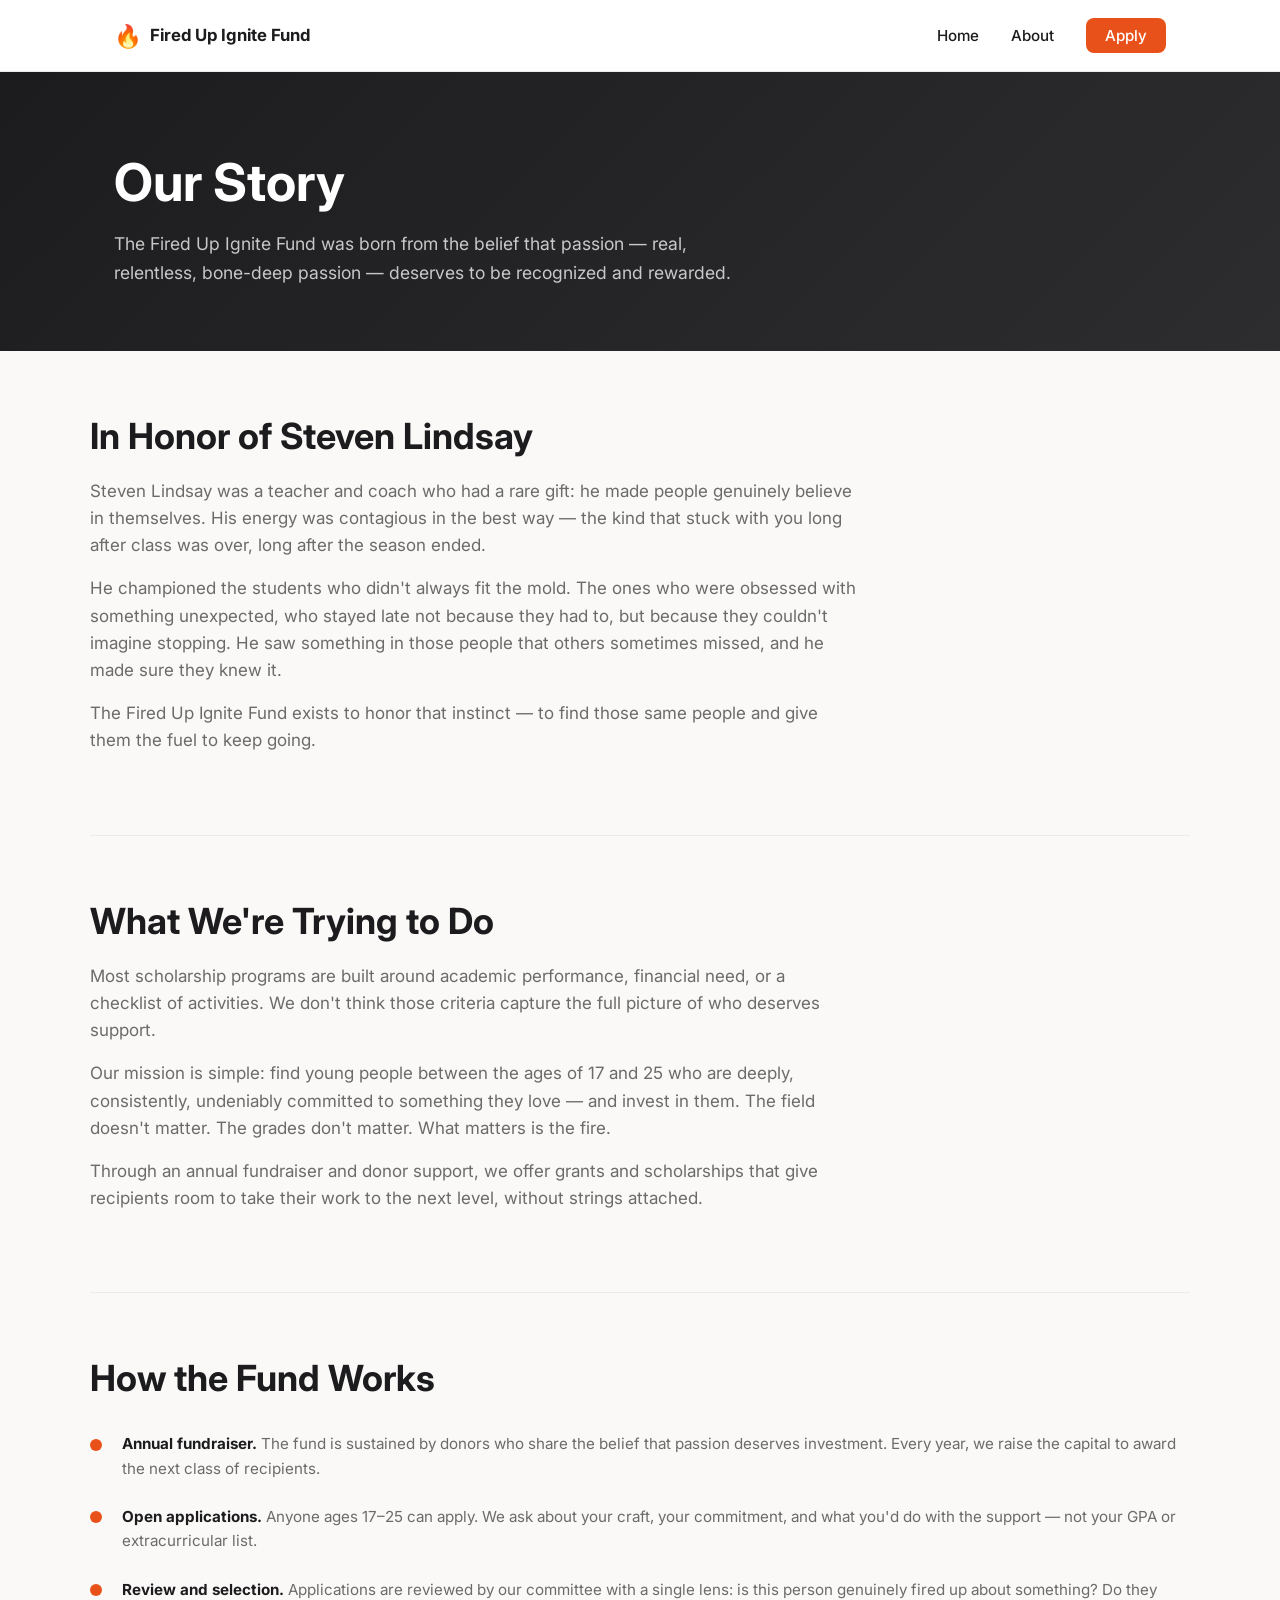
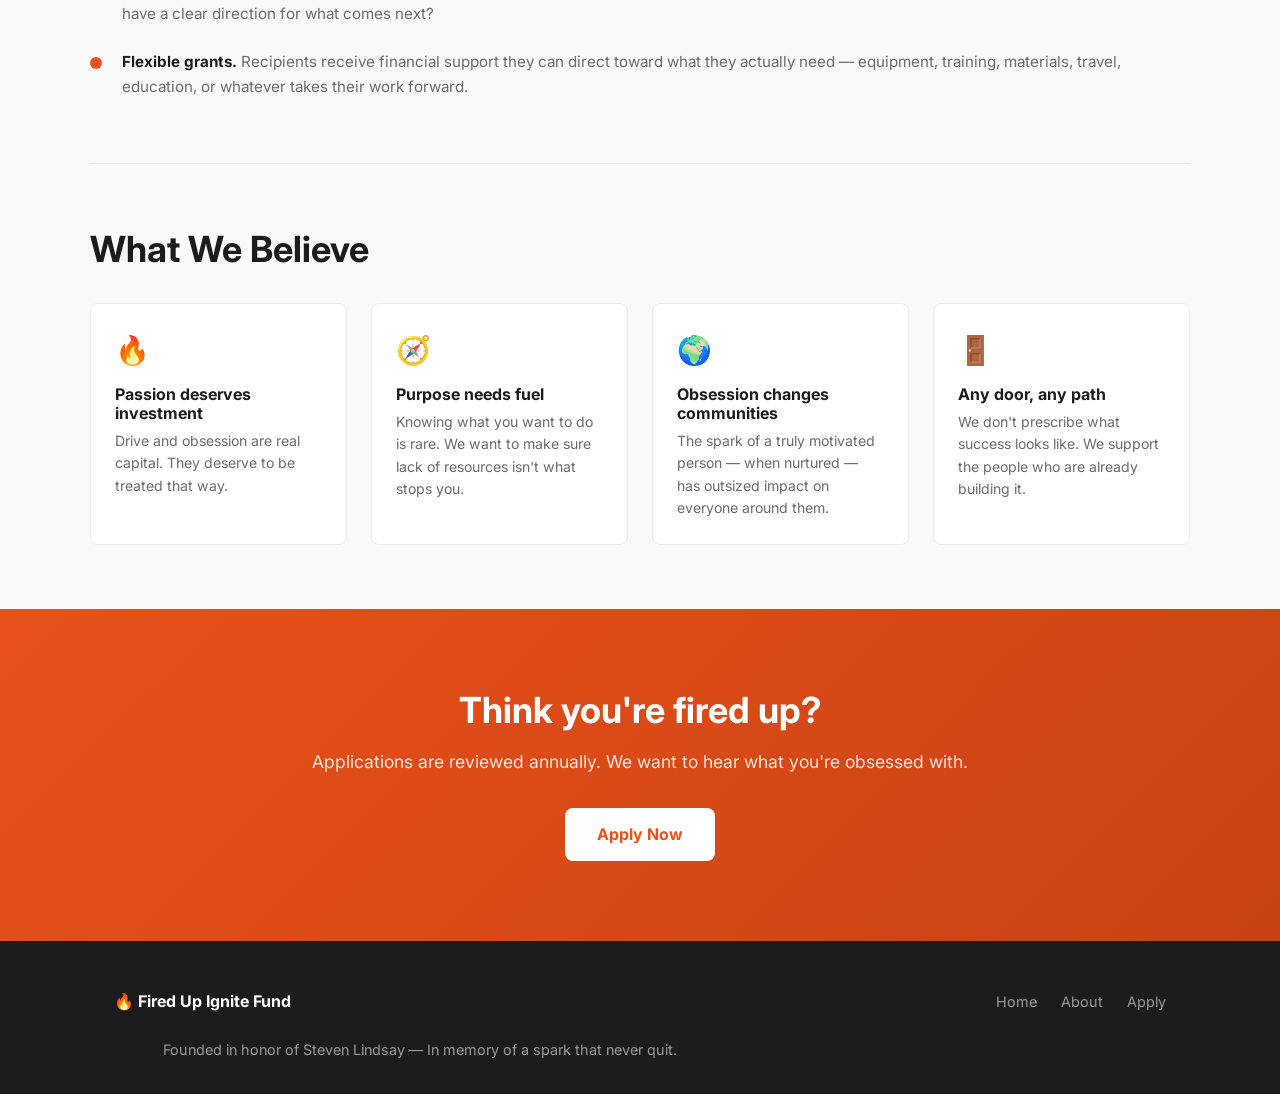
==== about.html @ f5d8de2d "Initial commit: Fired Up Ignite Fund website" ====
<!DOCTYPE html>
<html lang="en">
<head>
  <meta charset="UTF-8" />
  <meta name="viewport" content="width=device-width, initial-scale=1.0" />
  <title>About — Fired Up Ignite Fund</title>
  <meta name="description" content="Learn about the Fired Up Ignite Fund, founded in honor of Steven Lindsay, a teacher and coach who inspired others with contagious energy." />
  <link rel="preconnect" href="https://fonts.googleapis.com" />
  <link rel="preconnect" href="https://fonts.gstatic.com" crossorigin />
  <link href="https://fonts.googleapis.com/css2?family=Inter:wght@400;500;600;700;800&display=swap" rel="stylesheet" />
  <link rel="stylesheet" href="css/style.css" />
</head>
<body>

  <!-- Nav -->
  <nav>
    <div class="nav-inner">
      <a class="nav-logo" href="index.html">
        <span class="flame">🔥</span> Fired Up Ignite Fund
      </a>
      <ul class="nav-links">
        <li><a href="index.html">Home</a></li>
        <li><a href="about.html">About</a></li>
        <li><a href="apply.html" class="nav-cta">Apply</a></li>
      </ul>
    </div>
  </nav>

  <!-- Hero -->
  <section class="about-hero">
    <div class="container">
      <h1>Our Story</h1>
      <p>The Fired Up Ignite Fund was born from the belief that passion — real, relentless, bone-deep passion — deserves to be recognized and rewarded.</p>
    </div>
  </section>

  <!-- About body -->
  <div class="about-body">

    <!-- Honor -->
    <section class="about-section container">
      <h2>In Honor of Steven Lindsay</h2>
      <p>Steven Lindsay was a teacher and coach who had a rare gift: he made people genuinely believe in themselves. His energy was contagious in the best way — the kind that stuck with you long after class was over, long after the season ended.</p>
      <p>He championed the students who didn't always fit the mold. The ones who were obsessed with something unexpected, who stayed late not because they had to, but because they couldn't imagine stopping. He saw something in those people that others sometimes missed, and he made sure they knew it.</p>
      <p>The Fired Up Ignite Fund exists to honor that instinct — to find those same people and give them the fuel to keep going.</p>
    </section>

    <!-- Mission -->
    <section class="about-section container">
      <h2>What We're Trying to Do</h2>
      <p>Most scholarship programs are built around academic performance, financial need, or a checklist of activities. We don't think those criteria capture the full picture of who deserves support.</p>
      <p>Our mission is simple: find young people between the ages of 17 and 25 who are deeply, consistently, undeniably committed to something they love — and invest in them. The field doesn't matter. The grades don't matter. What matters is the fire.</p>
      <p>Through an annual fundraiser and donor support, we offer grants and scholarships that give recipients room to take their work to the next level, without strings attached.</p>
    </section>

    <!-- How it works -->
    <section class="about-section container">
      <h2>How the Fund Works</h2>
      <div class="timeline">
        <div class="timeline-item">
          <div class="timeline-dot"></div>
          <p><strong>Annual fundraiser.</strong> The fund is sustained by donors who share the belief that passion deserves investment. Every year, we raise the capital to award the next class of recipients.</p>
        </div>
        <div class="timeline-item">
          <div class="timeline-dot"></div>
          <p><strong>Open applications.</strong> Anyone ages 17–25 can apply. We ask about your craft, your commitment, and what you'd do with the support — not your GPA or extracurricular list.</p>
        </div>
        <div class="timeline-item">
          <div class="timeline-dot"></div>
          <p><strong>Review and selection.</strong> Applications are reviewed by our committee with a single lens: is this person genuinely fired up about something? Do they have a clear direction for what comes next?</p>
        </div>
        <div class="timeline-item">
          <div class="timeline-dot"></div>
          <p><strong>Flexible grants.</strong> Recipients receive financial support they can direct toward what they actually need — equipment, training, materials, travel, education, or whatever takes their work forward.</p>
        </div>
      </div>
    </section>

    <!-- Values -->
    <section class="about-section container">
      <h2>What We Believe</h2>
      <div class="values-grid">
        <div class="value-item">
          <div class="icon">🔥</div>
          <h3>Passion deserves investment</h3>
          <p>Drive and obsession are real capital. They deserve to be treated that way.</p>
        </div>
        <div class="value-item">
          <div class="icon">🧭</div>
          <h3>Purpose needs fuel</h3>
          <p>Knowing what you want to do is rare. We want to make sure lack of resources isn't what stops you.</p>
        </div>
        <div class="value-item">
          <div class="icon">🌍</div>
          <h3>Obsession changes communities</h3>
          <p>The spark of a truly motivated person — when nurtured — has outsized impact on everyone around them.</p>
        </div>
        <div class="value-item">
          <div class="icon">🚪</div>
          <h3>Any door, any path</h3>
          <p>We don't prescribe what success looks like. We support the people who are already building it.</p>
        </div>
      </div>
    </section>

  </div>

  <!-- CTA -->
  <section class="cta-banner">
    <div class="container">
      <h2>Think you're fired up?</h2>
      <p>Applications are reviewed annually. We want to hear what you're obsessed with.</p>
      <a href="apply.html" class="btn-white">Apply Now</a>
    </div>
  </section>

  <!-- Footer -->
  <footer>
    <div class="container">
      <div class="footer-inner">
        <span class="footer-logo">🔥 Fired Up Ignite Fund</span>
        <ul class="footer-links">
          <li><a href="index.html">Home</a></li>
          <li><a href="about.html">About</a></li>
          <li><a href="apply.html">Apply</a></li>
        </ul>
      </div>
      <p class="footer-copy">Founded in honor of Steven Lindsay &mdash; In memory of a spark that never quit.</p>
    </div>
  </footer>

</body>
</html>
---- css/style.css ----
/* ============================================================
   Fired Up Ignite Fund — Main Stylesheet
   ============================================================ */

:root {
  --flame-orange: #E8521A;
  --flame-amber: #F5A623;
  --charcoal: #1C1C1E;
  --off-white: #FAF9F7;
  --mid-gray: #6B6B6B;
  --light-gray: #EBEBEB;
  --white: #FFFFFF;
  --max-width: 1100px;
  --radius: 8px;
  --font-main: 'Inter', system-ui, -apple-system, sans-serif;
}

/* ---- Reset ---- */
*, *::before, *::after { box-sizing: border-box; margin: 0; padding: 0; }
html { scroll-behavior: smooth; }
body {
  font-family: var(--font-main);
  background: var(--off-white);
  color: var(--charcoal);
  line-height: 1.6;
  font-size: 17px;
}
img { max-width: 100%; display: block; }
a { color: var(--flame-orange); text-decoration: none; }
a:hover { text-decoration: underline; }

/* ---- Typography ---- */
h1, h2, h3, h4 { line-height: 1.2; font-weight: 700; }
h1 { font-size: clamp(2rem, 5vw, 3.25rem); }
h2 { font-size: clamp(1.5rem, 3vw, 2.25rem); }
h3 { font-size: 1.25rem; }
p { max-width: 68ch; }

/* ---- Layout ---- */
.container {
  width: 100%;
  max-width: var(--max-width);
  margin: 0 auto;
  padding: 0 1.5rem;
}
section { padding: 5rem 0; }

/* ---- Navigation ---- */
nav {
  position: sticky;
  top: 0;
  z-index: 100;
  background: var(--white);
  border-bottom: 1px solid var(--light-gray);
}
.nav-inner {
  display: flex;
  align-items: center;
  justify-content: space-between;
  padding: 1.1rem 1.5rem;
  max-width: var(--max-width);
  margin: 0 auto;
}
.nav-logo {
  display: flex;
  align-items: center;
  gap: 0.5rem;
  font-weight: 700;
  font-size: 1.05rem;
  color: var(--charcoal);
  text-decoration: none;
}
.nav-logo .flame { font-size: 1.4rem; }
.nav-links {
  display: flex;
  gap: 2rem;
  list-style: none;
}
.nav-links a {
  color: var(--charcoal);
  font-size: 0.95rem;
  font-weight: 500;
  text-decoration: none;
  transition: color 0.2s;
}
.nav-links a:hover { color: var(--flame-orange); }
.nav-cta {
  background: var(--flame-orange);
  color: var(--white) !important;
  padding: 0.5rem 1.2rem;
  border-radius: var(--radius);
  transition: background 0.2s !important;
}
.nav-cta:hover { background: #c94214 !important; text-decoration: none !important; }

/* ---- Hero ---- */
.hero {
  background: linear-gradient(135deg, var(--charcoal) 0%, #2d2d2f 100%);
  color: var(--white);
  padding: 7rem 0 6rem;
  position: relative;
  overflow: hidden;
}
.hero::before {
  content: '';
  position: absolute;
  top: -40%;
  right: -10%;
  width: 600px;
  height: 600px;
  background: radial-gradient(circle, rgba(232,82,26,0.18) 0%, transparent 70%);
  pointer-events: none;
}
.hero-tag {
  display: inline-block;
  background: rgba(232,82,26,0.2);
  color: var(--flame-amber);
  font-size: 0.8rem;
  font-weight: 700;
  letter-spacing: 0.12em;
  text-transform: uppercase;
  padding: 0.3rem 0.8rem;
  border-radius: 100px;
  margin-bottom: 1.5rem;
  border: 1px solid rgba(245,166,35,0.3);
}
.hero h1 { color: var(--white); margin-bottom: 1.25rem; }
.hero h1 span { color: var(--flame-orange); }
.hero p {
  color: rgba(255,255,255,0.75);
  font-size: 1.15rem;
  margin-bottom: 2.5rem;
  max-width: 56ch;
}
.btn-primary {
  display: inline-block;
  background: var(--flame-orange);
  color: var(--white);
  padding: 0.85rem 2rem;
  border-radius: var(--radius);
  font-weight: 600;
  font-size: 1rem;
  text-decoration: none;
  transition: background 0.2s, transform 0.15s;
}
.btn-primary:hover {
  background: #c94214;
  transform: translateY(-1px);
  text-decoration: none;
  color: var(--white);
}
.btn-secondary {
  display: inline-block;
  background: transparent;
  color: var(--white);
  padding: 0.85rem 2rem;
  border-radius: var(--radius);
  font-weight: 600;
  font-size: 1rem;
  text-decoration: none;
  border: 1.5px solid rgba(255,255,255,0.35);
  margin-left: 1rem;
  transition: border-color 0.2s, background 0.2s;
}
.btn-secondary:hover {
  border-color: var(--white);
  background: rgba(255,255,255,0.07);
  text-decoration: none;
  color: var(--white);
}

/* ---- Stat strip ---- */
.stats {
  background: var(--white);
  border-bottom: 1px solid var(--light-gray);
  padding: 2.5rem 0;
}
.stats-grid {
  display: grid;
  grid-template-columns: repeat(3, 1fr);
  gap: 2rem;
  text-align: center;
}
.stat-num {
  font-size: 2rem;
  font-weight: 800;
  color: var(--flame-orange);
  display: block;
}
.stat-label {
  font-size: 0.9rem;
  color: var(--mid-gray);
  margin-top: 0.2rem;
}

/* ---- What we believe ---- */
.pillars { background: var(--off-white); }
.pillars h2 { margin-bottom: 0.75rem; }
.pillars .lead {
  color: var(--mid-gray);
  font-size: 1.05rem;
  margin-bottom: 3rem;
}
.pillars-grid {
  display: grid;
  grid-template-columns: repeat(auto-fit, minmax(280px, 1fr));
  gap: 1.75rem;
}
.pillar-card {
  background: var(--white);
  border: 1px solid var(--light-gray);
  border-radius: var(--radius);
  padding: 2rem;
}
.pillar-icon { font-size: 2rem; margin-bottom: 1rem; }
.pillar-card h3 { margin-bottom: 0.5rem; }
.pillar-card p { color: var(--mid-gray); font-size: 0.95rem; max-width: none; }

/* ---- Story section ---- */
.story { background: var(--white); }
.story-inner {
  display: grid;
  grid-template-columns: 1fr 1fr;
  gap: 4rem;
  align-items: center;
}
.story-text h2 { margin-bottom: 1.25rem; }
.story-text p {
  color: var(--mid-gray);
  margin-bottom: 1rem;
  max-width: none;
}
.story-quote {
  background: var(--charcoal);
  color: var(--white);
  border-radius: var(--radius);
  padding: 2.5rem;
  position: relative;
}
.story-quote::before {
  content: '\201C';
  font-size: 5rem;
  line-height: 1;
  color: var(--flame-orange);
  position: absolute;
  top: 1rem;
  left: 1.5rem;
  font-family: Georgia, serif;
}
.story-quote p {
  color: rgba(255,255,255,0.85);
  font-size: 1.1rem;
  font-style: italic;
  margin-top: 2rem;
  max-width: none;
}
.story-quote cite {
  display: block;
  margin-top: 1.25rem;
  color: var(--flame-amber);
  font-size: 0.9rem;
  font-style: normal;
  font-weight: 600;
}

/* ---- Eligibility ---- */
.eligibility { background: var(--off-white); }
.eligibility h2 { margin-bottom: 0.75rem; }
.eligibility .lead { color: var(--mid-gray); font-size: 1.05rem; margin-bottom: 3rem; }
.elig-grid {
  display: grid;
  grid-template-columns: repeat(auto-fit, minmax(260px, 1fr));
  gap: 1.5rem;
}
.elig-card {
  background: var(--white);
  border: 1px solid var(--light-gray);
  border-radius: var(--radius);
  padding: 1.75rem;
  display: flex;
  gap: 1rem;
  align-items: flex-start;
}
.elig-icon {
  font-size: 1.5rem;
  flex-shrink: 0;
  margin-top: 0.1rem;
}
.elig-card h3 { margin-bottom: 0.3rem; font-size: 1rem; }
.elig-card p { color: var(--mid-gray); font-size: 0.9rem; max-width: none; }

/* ---- CTA Banner ---- */
.cta-banner {
  background: linear-gradient(135deg, var(--flame-orange) 0%, #c94214 100%);
  color: var(--white);
  text-align: center;
  padding: 5rem 0;
}
.cta-banner h2 { color: var(--white); margin-bottom: 1rem; }
.cta-banner p {
  color: rgba(255,255,255,0.85);
  font-size: 1.1rem;
  margin: 0 auto 2rem;
}
.btn-white {
  display: inline-block;
  background: var(--white);
  color: var(--flame-orange);
  padding: 0.85rem 2rem;
  border-radius: var(--radius);
  font-weight: 700;
  font-size: 1rem;
  text-decoration: none;
  transition: opacity 0.2s, transform 0.15s;
}
.btn-white:hover {
  opacity: 0.92;
  transform: translateY(-1px);
  text-decoration: none;
  color: var(--flame-orange);
}

/* ---- Footer ---- */
footer {
  background: var(--charcoal);
  color: rgba(255,255,255,0.55);
  padding: 3rem 0 2rem;
  font-size: 0.9rem;
}
.footer-inner {
  display: flex;
  justify-content: space-between;
  align-items: center;
  flex-wrap: wrap;
  gap: 1rem;
}
.footer-logo {
  color: var(--white);
  font-weight: 700;
  font-size: 1rem;
}
.footer-links { display: flex; gap: 1.5rem; list-style: none; }
.footer-links a { color: rgba(255,255,255,0.55); }
.footer-links a:hover { color: var(--white); }
.footer-copy { width: 100%; margin-top: 1.5rem; text-align: center; }

/* ---- Apply page ---- */
.apply-hero {
  background: linear-gradient(135deg, var(--charcoal) 0%, #2d2d2f 100%);
  color: var(--white);
  padding: 5rem 0 4rem;
  text-align: center;
}
.apply-hero h1 { color: var(--white); margin-bottom: 1rem; }
.apply-hero p { color: rgba(255,255,255,0.75); font-size: 1.1rem; margin: 0 auto; }
.apply-body { background: var(--off-white); padding: 4rem 0 6rem; }
.apply-grid {
  display: grid;
  grid-template-columns: 1fr 340px;
  gap: 3rem;
  align-items: start;
}

/* ---- Form ---- */
.form-card {
  background: var(--white);
  border: 1px solid var(--light-gray);
  border-radius: var(--radius);
  padding: 2.5rem;
}
.form-section-label {
  font-size: 0.75rem;
  font-weight: 700;
  letter-spacing: 0.1em;
  text-transform: uppercase;
  color: var(--flame-orange);
  margin-bottom: 1.25rem;
  margin-top: 2rem;
  padding-top: 2rem;
  border-top: 1px solid var(--light-gray);
}
.form-section-label:first-child { margin-top: 0; padding-top: 0; border-top: none; }
.form-group { margin-bottom: 1.4rem; }
.form-row { display: grid; grid-template-columns: 1fr 1fr; gap: 1rem; }
label {
  display: block;
  font-size: 0.9rem;
  font-weight: 600;
  margin-bottom: 0.4rem;
  color: var(--charcoal);
}
label .req { color: var(--flame-orange); margin-left: 2px; }
input[type="text"],
input[type="email"],
input[type="number"],
input[type="url"],
select,
textarea {
  width: 100%;
  padding: 0.65rem 0.9rem;
  border: 1.5px solid var(--light-gray);
  border-radius: 6px;
  font-family: var(--font-main);
  font-size: 0.95rem;
  color: var(--charcoal);
  background: var(--white);
  transition: border-color 0.2s;
}
input:focus, select:focus, textarea:focus {
  outline: none;
  border-color: var(--flame-orange);
}
textarea { resize: vertical; min-height: 120px; }
.char-hint { font-size: 0.8rem; color: var(--mid-gray); margin-top: 0.3rem; }
.form-submit {
  margin-top: 2rem;
  padding-top: 2rem;
  border-top: 1px solid var(--light-gray);
}
.btn-submit {
  width: 100%;
  background: var(--flame-orange);
  color: var(--white);
  border: none;
  padding: 1rem;
  border-radius: var(--radius);
  font-size: 1.05rem;
  font-weight: 700;
  cursor: pointer;
  transition: background 0.2s, transform 0.15s;
  font-family: var(--font-main);
}
.btn-submit:hover { background: #c94214; transform: translateY(-1px); }
.form-disclaimer {
  font-size: 0.82rem;
  color: var(--mid-gray);
  margin-top: 1rem;
  text-align: center;
}

/* ---- Sidebar info ---- */
.apply-sidebar { display: flex; flex-direction: column; gap: 1.25rem; }
.sidebar-card {
  background: var(--white);
  border: 1px solid var(--light-gray);
  border-radius: var(--radius);
  padding: 1.5rem;
}
.sidebar-card h3 { font-size: 0.95rem; margin-bottom: 0.75rem; }
.sidebar-card p, .sidebar-card li { font-size: 0.9rem; color: var(--mid-gray); max-width: none; }
.sidebar-card ul { padding-left: 1.2rem; }
.sidebar-card li { margin-bottom: 0.4rem; }
.sidebar-highlight {
  background: linear-gradient(135deg, var(--flame-orange), #c94214);
  color: var(--white);
  border: none;
}
.sidebar-highlight h3, .sidebar-highlight p { color: var(--white); }
.sidebar-highlight p { color: rgba(255,255,255,0.85); }

/* ---- Success state ---- */
.form-success {
  display: none;
  text-align: center;
  padding: 3rem 2rem;
}
.form-success .check { font-size: 3rem; margin-bottom: 1rem; }
.form-success h2 { margin-bottom: 0.75rem; }
.form-success p { color: var(--mid-gray); margin: 0 auto; }

/* ---- About page ---- */
.about-hero {
  background: linear-gradient(135deg, var(--charcoal) 0%, #2d2d2f 100%);
  color: var(--white);
  padding: 5rem 0 4rem;
}
.about-hero h1 { color: var(--white); margin-bottom: 1rem; }
.about-hero p { color: rgba(255,255,255,0.75); font-size: 1.1rem; max-width: 60ch; }
.about-body { background: var(--off-white); }
.about-section { padding: 4rem 0; }
.about-section + .about-section { border-top: 1px solid var(--light-gray); }
.about-section h2 { margin-bottom: 1.25rem; }
.about-section p { color: var(--mid-gray); margin-bottom: 1rem; max-width: 70ch; }
.timeline { margin-top: 2rem; display: flex; flex-direction: column; gap: 1.5rem; }
.timeline-item { display: flex; gap: 1.25rem; align-items: flex-start; }
.timeline-dot {
  width: 12px; height: 12px;
  background: var(--flame-orange);
  border-radius: 50%;
  margin-top: 0.4rem;
  flex-shrink: 0;
}
.timeline-item p { color: var(--mid-gray); font-size: 0.95rem; max-width: none; margin: 0; }
.timeline-item strong { color: var(--charcoal); }
.values-grid {
  display: grid;
  grid-template-columns: repeat(auto-fit, minmax(220px, 1fr));
  gap: 1.5rem;
  margin-top: 2rem;
}
.value-item {
  padding: 1.5rem;
  background: var(--white);
  border: 1px solid var(--light-gray);
  border-radius: var(--radius);
}
.value-item .icon { font-size: 1.75rem; margin-bottom: 0.75rem; }
.value-item h3 { font-size: 1rem; margin-bottom: 0.4rem; }
.value-item p { color: var(--mid-gray); font-size: 0.88rem; max-width: none; margin: 0; }

/* ---- Responsive ---- */
@media (max-width: 768px) {
  .nav-links { display: none; }
  .stats-grid { grid-template-columns: 1fr; gap: 1.5rem; }
  .story-inner { grid-template-columns: 1fr; gap: 2.5rem; }
  .apply-grid { grid-template-columns: 1fr; }
  .apply-sidebar { order: -1; }
  .form-row { grid-template-columns: 1fr; }
  .footer-inner { flex-direction: column; text-align: center; }
  .btn-secondary { margin-left: 0; margin-top: 0.75rem; display: block; text-align: center; }
}
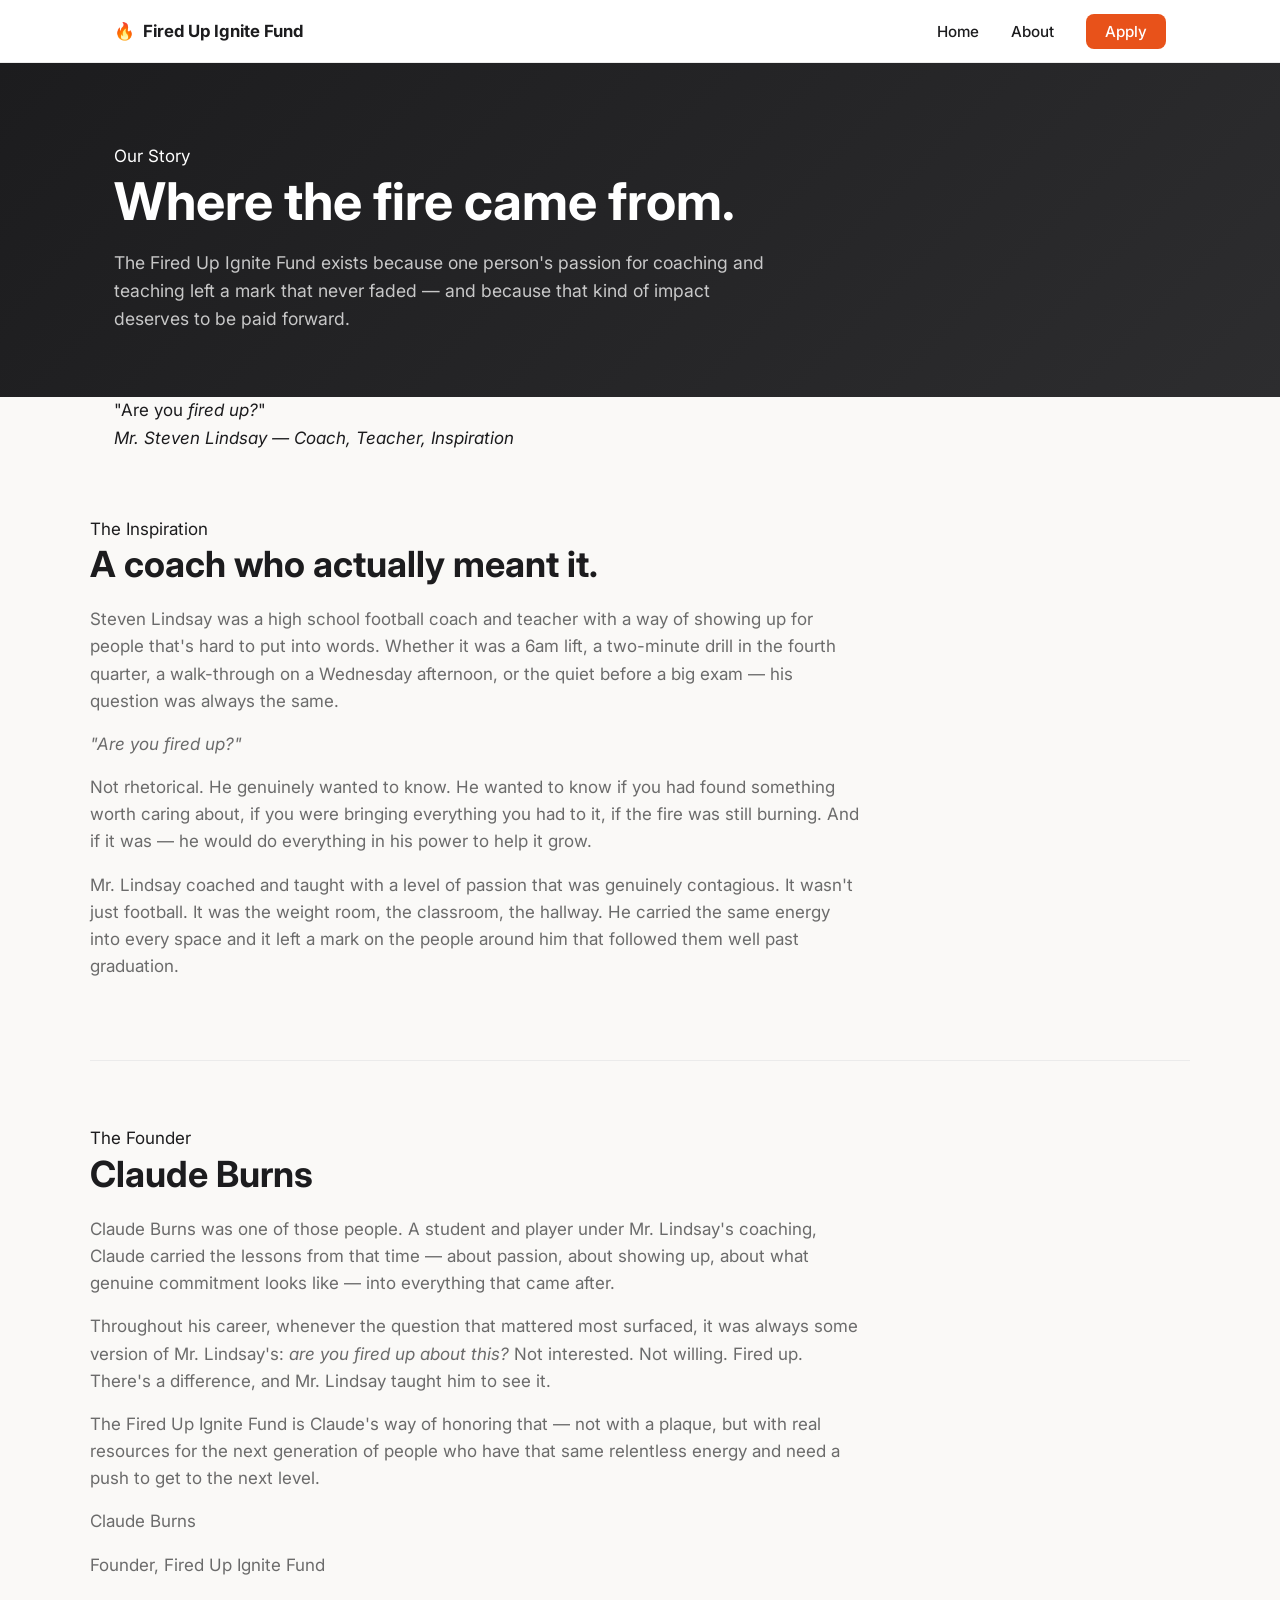
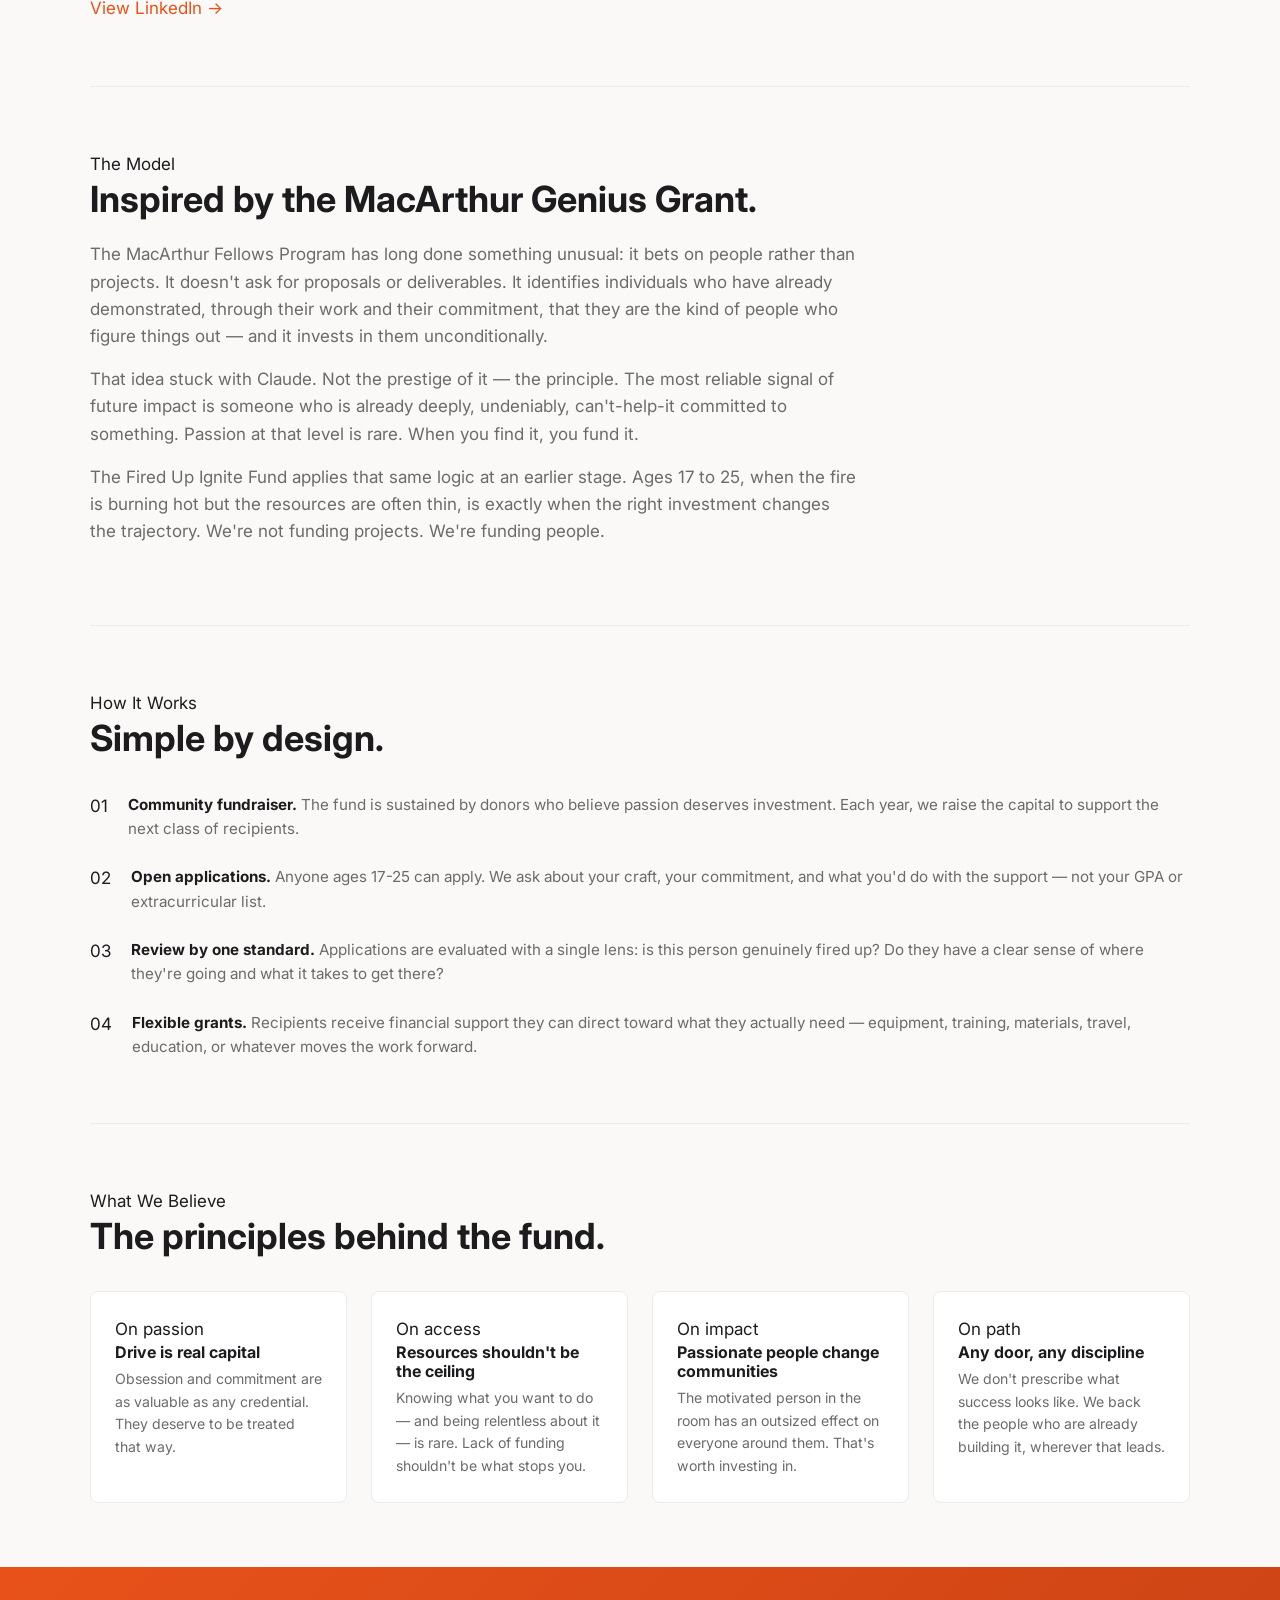
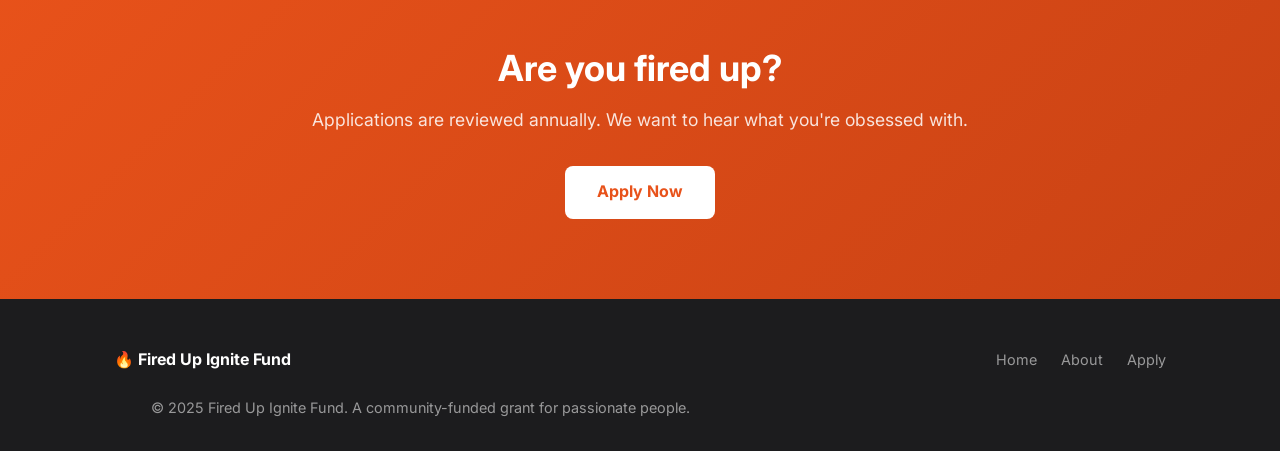
==== commit bd748166: "Rewrite about page: Claude Burns founder story, Steven Lindsay inspiration, MacArthur model" ====
--- a/about.html
+++ b/about.html
@@ -4,20 +4,16 @@
   <meta charset="UTF-8" />
   <meta name="viewport" content="width=device-width, initial-scale=1.0" />
   <title>About — Fired Up Ignite Fund</title>
-  <meta name="description" content="Learn about the Fired Up Ignite Fund, founded in honor of Steven Lindsay, a teacher and coach who inspired others with contagious energy." />
+  <meta name="description" content="The story behind the Fired Up Ignite Fund — founded by Claude Burns, inspired by a coach and teacher who believed passion was the most reliable signal of potential." />
   <link rel="preconnect" href="https://fonts.googleapis.com" />
   <link rel="preconnect" href="https://fonts.gstatic.com" crossorigin />
   <link href="https://fonts.googleapis.com/css2?family=Inter:wght@400;500;600;700;800&display=swap" rel="stylesheet" />
   <link rel="stylesheet" href="css/style.css" />
 </head>
 <body>
-
-  <!-- Nav -->
   <nav>
     <div class="nav-inner">
-      <a class="nav-logo" href="index.html">
-        <span class="flame">🔥</span> Fired Up Ignite Fund
-      </a>
+      <a class="nav-logo" href="index.html"><span class="logo-mark">🔥</span> Fired Up Ignite Fund</a>
       <ul class="nav-links">
         <li><a href="index.html">Home</a></li>
         <li><a href="about.html">About</a></li>
@@ -26,95 +22,89 @@
     </div>
   </nav>
 
-  <!-- Hero -->
   <section class="about-hero">
     <div class="container">
-      <h1>Our Story</h1>
-      <p>The Fired Up Ignite Fund was born from the belief that passion — real, relentless, bone-deep passion — deserves to be recognized and rewarded.</p>
+      <div class="hero-eyebrow">Our Story</div>
+      <h1>Where the fire came from.</h1>
+      <p>The Fired Up Ignite Fund exists because one person's passion for coaching and teaching left a mark that never faded — and because that kind of impact deserves to be paid forward.</p>
     </div>
   </section>
 
-  <!-- About body -->
+  <div class="big-quote">
+    <div class="container">
+      <blockquote>"Are you <em>fired up?</em>"</blockquote>
+      <cite>Mr. Steven Lindsay — Coach, Teacher, Inspiration</cite>
+    </div>
+  </div>
+
   <div class="about-body">
 
-    <!-- Honor -->
     <section class="about-section container">
-      <h2>In Honor of Steven Lindsay</h2>
-      <p>Steven Lindsay was a teacher and coach who had a rare gift: he made people genuinely believe in themselves. His energy was contagious in the best way — the kind that stuck with you long after class was over, long after the season ended.</p>
-      <p>He championed the students who didn't always fit the mold. The ones who were obsessed with something unexpected, who stayed late not because they had to, but because they couldn't imagine stopping. He saw something in those people that others sometimes missed, and he made sure they knew it.</p>
-      <p>The Fired Up Ignite Fund exists to honor that instinct — to find those same people and give them the fuel to keep going.</p>
+      <span class="about-label">The Inspiration</span>
+      <h2>A coach who actually meant it.</h2>
+      <p>Steven Lindsay was a high school football coach and teacher with a way of showing up for people that's hard to put into words. Whether it was a 6am lift, a two-minute drill in the fourth quarter, a walk-through on a Wednesday afternoon, or the quiet before a big exam — his question was always the same.</p>
+      <p><em>"Are you fired up?"</em></p>
+      <p>Not rhetorical. He genuinely wanted to know. He wanted to know if you had found something worth caring about, if you were bringing everything you had to it, if the fire was still burning. And if it was — he would do everything in his power to help it grow.</p>
+      <p>Mr. Lindsay coached and taught with a level of passion that was genuinely contagious. It wasn't just football. It was the weight room, the classroom, the hallway. He carried the same energy into every space and it left a mark on the people around him that followed them well past graduation.</p>
     </section>
 
-    <!-- Mission -->
     <section class="about-section container">
-      <h2>What We're Trying to Do</h2>
-      <p>Most scholarship programs are built around academic performance, financial need, or a checklist of activities. We don't think those criteria capture the full picture of who deserves support.</p>
-      <p>Our mission is simple: find young people between the ages of 17 and 25 who are deeply, consistently, undeniably committed to something they love — and invest in them. The field doesn't matter. The grades don't matter. What matters is the fire.</p>
-      <p>Through an annual fundraiser and donor support, we offer grants and scholarships that give recipients room to take their work to the next level, without strings attached.</p>
-    </section>
-
-    <!-- How it works -->
-    <section class="about-section container">
-      <h2>How the Fund Works</h2>
-      <div class="timeline">
-        <div class="timeline-item">
-          <div class="timeline-dot"></div>
-          <p><strong>Annual fundraiser.</strong> The fund is sustained by donors who share the belief that passion deserves investment. Every year, we raise the capital to award the next class of recipients.</p>
+      <div class="founder-block">
+        <div class="about-section-text">
+          <span class="about-label">The Founder</span>
+          <h2>Claude Burns</h2>
+          <p>Claude Burns was one of those people. A student and player under Mr. Lindsay's coaching, Claude carried the lessons from that time — about passion, about showing up, about what genuine commitment looks like — into everything that came after.</p>
+          <p>Throughout his career, whenever the question that mattered most surfaced, it was always some version of Mr. Lindsay's: <em>are you fired up about this?</em> Not interested. Not willing. Fired up. There's a difference, and Mr. Lindsay taught him to see it.</p>
+          <p>The Fired Up Ignite Fund is Claude's way of honoring that — not with a plaque, but with real resources for the next generation of people who have that same relentless energy and need a push to get to the next level.</p>
         </div>
-        <div class="timeline-item">
-          <div class="timeline-dot"></div>
-          <p><strong>Open applications.</strong> Anyone ages 17–25 can apply. We ask about your craft, your commitment, and what you'd do with the support — not your GPA or extracurricular list.</p>
-        </div>
-        <div class="timeline-item">
-          <div class="timeline-dot"></div>
-          <p><strong>Review and selection.</strong> Applications are reviewed by our committee with a single lens: is this person genuinely fired up about something? Do they have a clear direction for what comes next?</p>
-        </div>
-        <div class="timeline-item">
-          <div class="timeline-dot"></div>
-          <p><strong>Flexible grants.</strong> Recipients receive financial support they can direct toward what they actually need — equipment, training, materials, travel, education, or whatever takes their work forward.</p>
+        <div class="founder-aside">
+          <p class="founder-name">Claude Burns</p>
+          <p class="founder-title">Founder, Fired Up Ignite Fund</p>
+          <a href="https://www.linkedin.com/in/claudeburns" target="_blank" rel="noopener noreferrer" class="btn-outline">View LinkedIn →</a>
         </div>
       </div>
     </section>
 
-    <!-- Values -->
     <section class="about-section container">
-      <h2>What We Believe</h2>
+      <span class="about-label">The Model</span>
+      <h2>Inspired by the MacArthur Genius Grant.</h2>
+      <p>The MacArthur Fellows Program has long done something unusual: it bets on people rather than projects. It doesn't ask for proposals or deliverables. It identifies individuals who have already demonstrated, through their work and their commitment, that they are the kind of people who figure things out — and it invests in them unconditionally.</p>
+      <p>That idea stuck with Claude. Not the prestige of it — the principle. The most reliable signal of future impact is someone who is already deeply, undeniably, can't-help-it committed to something. Passion at that level is rare. When you find it, you fund it.</p>
+      <p>The Fired Up Ignite Fund applies that same logic at an earlier stage. Ages 17 to 25, when the fire is burning hot but the resources are often thin, is exactly when the right investment changes the trajectory. We're not funding projects. We're funding people.</p>
+    </section>
+
+    <section class="about-section container">
+      <span class="about-label">How It Works</span>
+      <h2>Simple by design.</h2>
+      <div class="timeline">
+        <div class="timeline-item"><span class="timeline-num">01</span><p><strong>Community fundraiser.</strong> The fund is sustained by donors who believe passion deserves investment. Each year, we raise the capital to support the next class of recipients.</p></div>
+        <div class="timeline-item"><span class="timeline-num">02</span><p><strong>Open applications.</strong> Anyone ages 17-25 can apply. We ask about your craft, your commitment, and what you'd do with the support — not your GPA or extracurricular list.</p></div>
+        <div class="timeline-item"><span class="timeline-num">03</span><p><strong>Review by one standard.</strong> Applications are evaluated with a single lens: is this person genuinely fired up? Do they have a clear sense of where they're going and what it takes to get there?</p></div>
+        <div class="timeline-item"><span class="timeline-num">04</span><p><strong>Flexible grants.</strong> Recipients receive financial support they can direct toward what they actually need — equipment, training, materials, travel, education, or whatever moves the work forward.</p></div>
+      </div>
+    </section>
+
+    <section class="about-section container">
+      <span class="about-label">What We Believe</span>
+      <h2>The principles behind the fund.</h2>
       <div class="values-grid">
-        <div class="value-item">
-          <div class="icon">🔥</div>
-          <h3>Passion deserves investment</h3>
-          <p>Drive and obsession are real capital. They deserve to be treated that way.</p>
-        </div>
-        <div class="value-item">
-          <div class="icon">🧭</div>
-          <h3>Purpose needs fuel</h3>
-          <p>Knowing what you want to do is rare. We want to make sure lack of resources isn't what stops you.</p>
-        </div>
-        <div class="value-item">
-          <div class="icon">🌍</div>
-          <h3>Obsession changes communities</h3>
-          <p>The spark of a truly motivated person — when nurtured — has outsized impact on everyone around them.</p>
-        </div>
-        <div class="value-item">
-          <div class="icon">🚪</div>
-          <h3>Any door, any path</h3>
-          <p>We don't prescribe what success looks like. We support the people who are already building it.</p>
-        </div>
+        <div class="value-item"><span class="value-label">On passion</span><h3>Drive is real capital</h3><p>Obsession and commitment are as valuable as any credential. They deserve to be treated that way.</p></div>
+        <div class="value-item"><span class="value-label">On access</span><h3>Resources shouldn't be the ceiling</h3><p>Knowing what you want to do — and being relentless about it — is rare. Lack of funding shouldn't be what stops you.</p></div>
+        <div class="value-item"><span class="value-label">On impact</span><h3>Passionate people change communities</h3><p>The motivated person in the room has an outsized effect on everyone around them. That's worth investing in.</p></div>
+        <div class="value-item"><span class="value-label">On path</span><h3>Any door, any discipline</h3><p>We don't prescribe what success looks like. We back the people who are already building it, wherever that leads.</p></div>
       </div>
     </section>
 
   </div>
 
-  <!-- CTA -->
   <section class="cta-banner">
     <div class="container">
-      <h2>Think you're fired up?</h2>
+      <h2>Are you fired up?</h2>
       <p>Applications are reviewed annually. We want to hear what you're obsessed with.</p>
       <a href="apply.html" class="btn-white">Apply Now</a>
     </div>
   </section>
 
-  <!-- Footer -->
   <footer>
     <div class="container">
       <div class="footer-inner">
@@ -125,9 +115,8 @@
           <li><a href="apply.html">Apply</a></li>
         </ul>
       </div>
-      <p class="footer-copy">Founded in honor of Steven Lindsay &mdash; In memory of a spark that never quit.</p>
+      <p class="footer-copy">© 2025 Fired Up Ignite Fund. A community-funded grant for passionate people.</p>
     </div>
   </footer>
-
 </body>
 </html>
